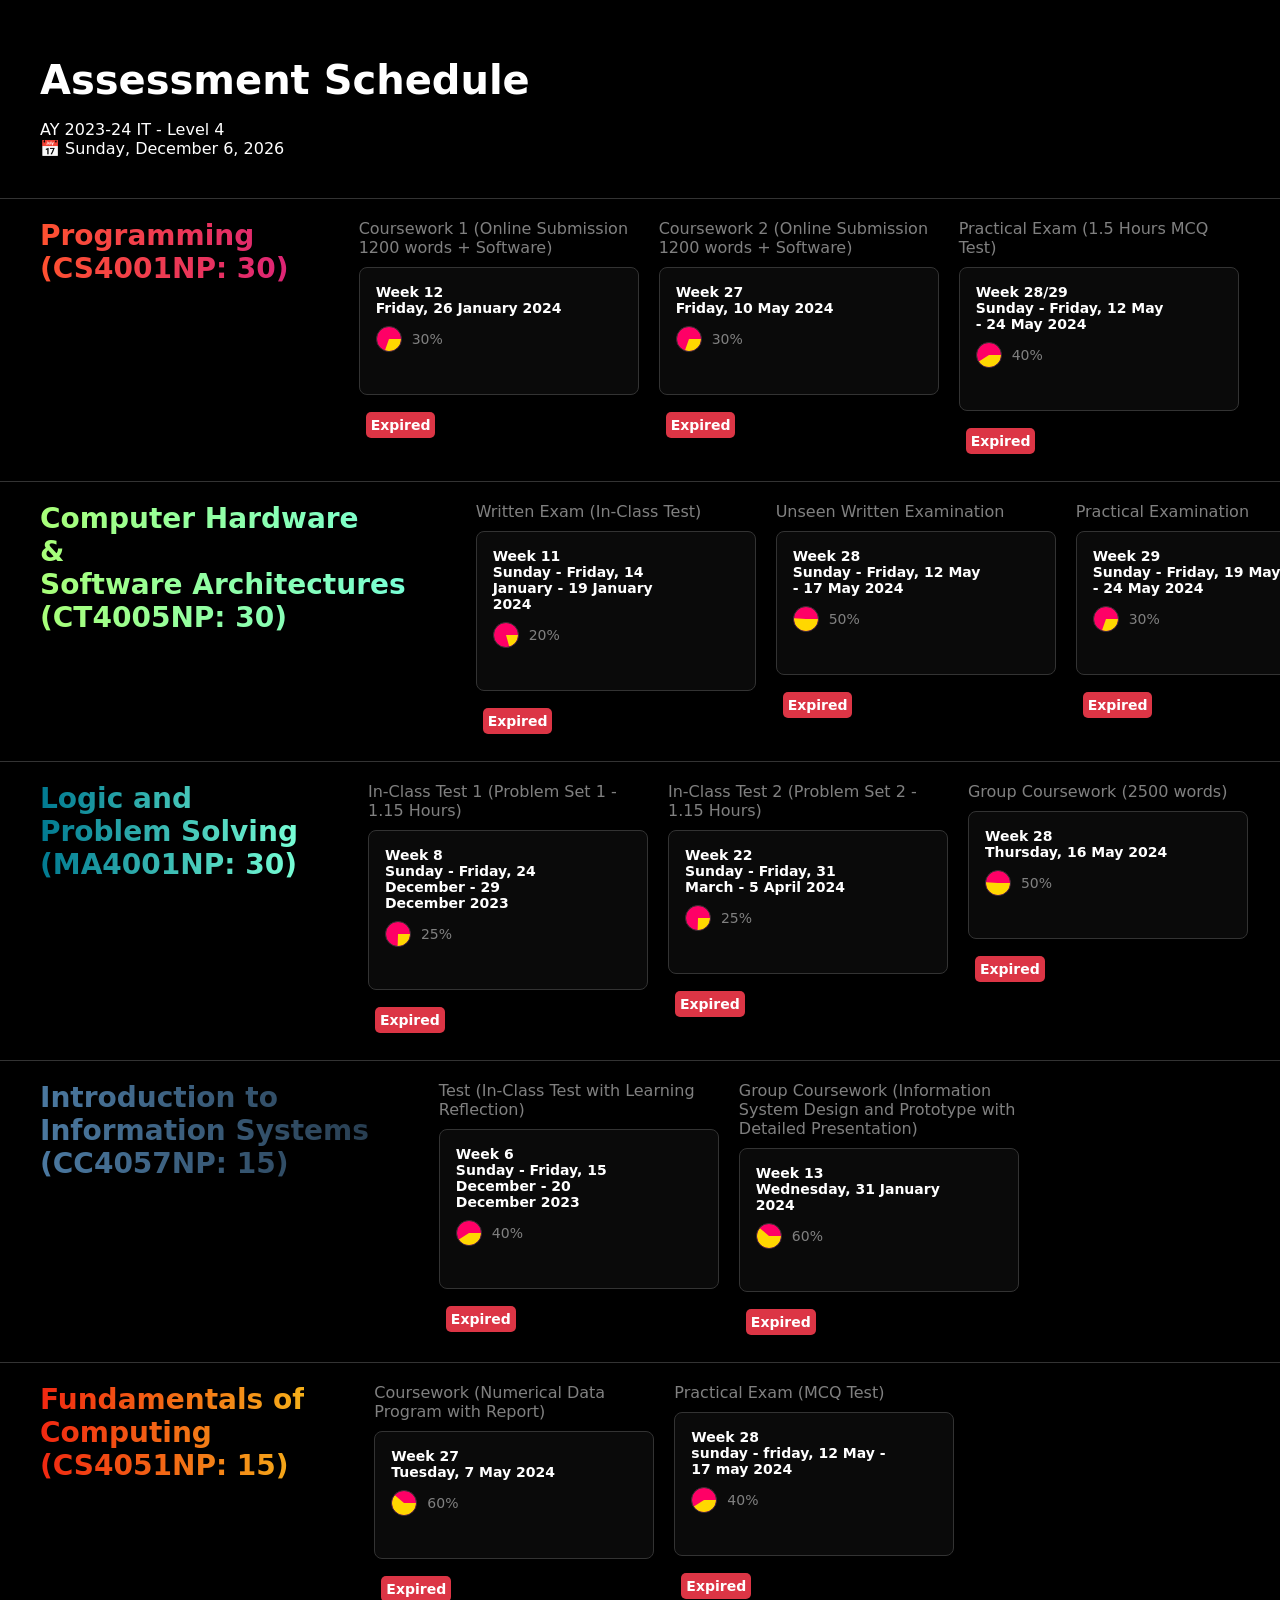
==== exam/index.html @ d4779869 "body.html renamed to index.html" ====
<!DOCTYPE html>
<html lang="en">
<head>
    <meta charset="UTF-8">
    <meta name="viewport" content="width=device-width, initial-scale=1.0">
    <link rel="stylesheet" href="style.css">
    <title>Document</title>
</head>
<body>
    <div id="main">
        <div id="main-con">
<!-- <span class="remaining-days"></span> -->
<section class="section-container">
    <h1 class="heading">Assessment Schedule</h1>
    <p>AY 2023-24 IT - Level 4</p>
    <p><div id="date"></div></p>
  </section>
  <hr class="divider" />
  
  <div class="schedule-container">
    <div class="schedule-stage__wrapper">
  
      <section class="schedule-stage">
        <div class="schedule-stage__title">
          <h3>Programming <br>(CS4001NP: 30)</h3>
        </div>
        <div class="schedule-stage_guide-container">
          <div class="guide-slot">
            <p>Coursework 1 (Online Submission 1200 words + Software)</p>
            <div class="guide-slot_card" data-date ="2024-01-26">
              <h4>Week 12<br>Friday, 26 January 2024</h4>
              <figure data-per="30" class="author-wrapper"></figure>
              <div class="event-status-container">
                <span class="event-status"></span>
                <span class="remaining-days"></span>
            </div>
            </div>
          </div>
          <div class="guide-slot">
            <p>Coursework 2 (Online Submission 1200 words + Software)</p>
            <div class="guide-slot_card" data-date ="2024-05-10">
              <h4>Week 27 <br>Friday, 10 May 2024</h4>
              <figure data-per="30" class="author-wrapper"></figure>
              <div class="event-status-container">
                <span class="event-status"></span>
                <span class="remaining-days"></span>
            </div>
            </div>
          </div>
          <div class="guide-slot">
            <p>Practical Exam (1.5 Hours MCQ Test)</p>
            <div class="guide-slot_card" data-date ="2024-05-24">
              <h4>Week 28/29<br>Sunday - Friday, 12 May - 24 May 2024</h4>
              <figure data-per="40" class="author-wrapper"></figure>
              <div class="event-status-container">
                <span class="event-status"></span>
                <span class="remaining-days"></span>
            </div>
            </div>
          </div>
        </div>
      </section>
  
      <hr class="divider" />
  
      <section class="schedule-stage">
        <div class="schedule-stage__title">
          <h3>Computer Hardware<br> &<br> Software Architectures <br>(CT4005NP: 30)</h3>
        </div>
        <div class="schedule-stage_guide-container">
          <div class="guide-slot">
            <p>Written Exam (In-Class Test)</p>
            <div class="guide-slot_card" data-date ="2024-01-19">
              <h4>Week 11<br>Sunday - Friday, 14 January - 19 January 2024</h4>
              <figure data-per="20" class="author-wrapper"></figure>
              <div class="event-status-container">
                <span class="event-status"></span>
                <span class="remaining-days"></span>
            </div>
            </div>
          </div>
          <div class="guide-slot">
            <p>Unseen Written Examination</p>
            <div class="guide-slot_card" data-date ="2024-05-17">
              <h4>Week 28 <br>Sunday - Friday, 12 May - 17 May 2024</h4>
              <figure data-per="50" class="author-wrapper"></figure>
              <div class="event-status-container">
                <span class="event-status"></span>
                <span class="remaining-days"></span>
            </div>
            </div>
          </div>
          <div class="guide-slot">
            <p>Practical Examination</p>
            <div class="guide-slot_card" data-date ="2024-05-24">
              <h4>Week 29<br>Sunday - Friday, 19 May - 24 May 2024</h4>
              <figure data-per="30" class="author-wrapper"></figure>
              <div class="event-status-container">
                <span class="event-status"></span>
                <span class="remaining-days"></span>
            </div>
            </div>
          </div>
        </div>
      </section>
  
      <hr class="divider" />
  
      <section class="schedule-stage">
        <div class="schedule-stage__title">
          <h3>Logic and <br>Problem Solving <br>(MA4001NP: 30)</h3>
        </div>
        <div class="schedule-stage_guide-container">
          <div class="guide-slot">
            <p>In-Class Test 1 (Problem Set 1 - 1.15 Hours) </p>
            <div class="guide-slot_card" data-date ="2023-01-29">
              <h4>Week 8<br>Sunday - Friday, 24 December - 29 December 2023</h4>
              <figure data-per="25" class="author-wrapper"></figure>
              <div class="event-status-container">
                <span class="event-status"></span>
                <span class="remaining-days"></span>
            </div>
            </div>
          </div>
          <div class="guide-slot">
            <p>In-Class Test 2 (Problem Set 2 - 1.15 Hours)</p>
            <div class="guide-slot_card" data-date ="2024-04-31">
              <h4>Week 22 <br>Sunday - Friday, 31 March - 5 April 2024</h4>
              <figure data-per="25" class="author-wrapper"></figure>
              <div class="event-status-container">
                <span class="event-status"></span>
                <span class="remaining-days"></span>
            </div>
            </div>
          </div>
          <div class="guide-slot">
            <p>Group Coursework (2500 words) </p>
            <div class="guide-slot_card" data-date ="2024-05-16">
              <h4>Week 28<br>Thursday, 16 May 2024</h4>
              <figure data-per="50" class="author-wrapper"></figure>
              <div class="event-status-container">
                <span class="event-status"></span>
                <span class="remaining-days"></span>
            </div>
            </div>
          </div>
        </div>
      </section>
  
      <hr class="divider" />
  
      <section class="schedule-stage">
        <div class="schedule-stage__title">
          <h3>Introduction to <br> Information Systems <br>(CC4057NP: 15)</h3>
        </div>
        <div class="schedule-stage_guide-container">
          <div class="guide-slot">
            <p>Test (In-Class Test with Learning Reflection)</p>
            <div class="guide-slot_card" data-date ="2023-01-29">
              <h4>Week 6<br>Sunday - Friday, 15 December - 20 December 2023</h4>
              <figure data-per="40" class="author-wrapper"></figure>
              <div class="event-status-container">
                <span class="event-status"></span>
                <span class="remaining-days"></span>
            </div>
            </div>
          </div>
          <div class="guide-slot">
            <p>Group Coursework (Information System Design and Prototype with Detailed Presentation)</p>
            <div class="guide-slot_card" data-date ="2024-01-26" data-date ="2024-01-31">
              <h4>Week 13 <br>Wednesday, 31 January 2024</h4>
              <figure data-per="60" class="author-wrapper"></figure>
              <div class="event-status-container">
                <span class="event-status"></span>
                <span class="remaining-days"></span>
            </div>
            </div>
          </div>
        </div>
      </section>
  
      <hr class="divider" />
  
      <section class="schedule-stage">
        <div class="schedule-stage__title">
          <h3>Fundamentals of <br> Computing <br>(CS4051NP: 15)</h3>
        </div>
        <div class="schedule-stage_guide-container">
          <div class="guide-slot">
            <p>Coursework (Numerical Data Program with Report) </p>
            <div class="guide-slot_card" data-date ="2024-05-7">
              <h4>Week 27<br>Tuesday, 7 May 2024</h4>
              <figure data-per="60" class="author-wrapper"></figure>
              <div class="event-status-container">
                <span class="event-status"></span>
                <span class="remaining-days"></span>
            </div>
            </div>
          </div>
          <div class="guide-slot">
            <p>Practical Exam (MCQ Test)</p>
            <div class="guide-slot_card" data-date ="2024-05-17">
                <h4>Week 28<br>sunday - friday, 12 May - 17 may 2024</h4>
                <figure data-per="40" class="author-wrapper"></figure>
                <div class="event-status-container">
                  <span class="event-status"></span>
                  <span class="remaining-days"></span>
              </div>
              </div>
          </div>
        </div>
      </section>
  
    </div>
  </div>
        </div>
    </div>              
      
    <script src="script.js"></script>
</body>
</html>
---- exam/style.css ----
/*
* Prefixed by https://autoprefixer.github.io
* PostCSS: v8.4.14,
* Autoprefixer: v10.4.7
* Browsers: last 4 version
*/

*{
  margin: 0;
  padding: 0;
  -webkit-box-sizing: border-box;
          box-sizing: border-box;
}

html, body{
  height: 100%;
  width: 100%;
}



#main-con{
  height: 90%;
  width: 100%;
  /* background-color: #0e1215; */
}
:root {
  --padding: 4rem;
  --border: hsl(0, 0%, 20%);
}

html {
  -webkit-box-sizing: border-box;
          box-sizing: border-box;
  font-size: 62.5%;
}

*,
*:before,
*:after {
  margin: 0;
  padding: 0;
  -webkit-box-sizing: inherit;
          box-sizing: inherit;
}

body {
  font-size: 1.6rem;
  -webkit-font-smoothing: antialiased;
  -moz-osx-font-smoothing: grayscale;
}

h1 {
  font-size: 4rem;
}

h3 {
  font-size: 2.8rem;
}

body {
  background: #000000;
  color: #ffffff;
  font-family: system-ui, sans-serif;
}

.heading {
  line-height: 2;
  font-weight: 900;
}

.section-container {
  padding: var(--padding);
}

.section-container a {
  color: #ffffff;
}

.schedule-container {
  overflow: auto;
}

.schedule-stage__wrapper {
  display: inline-block;
}

.schedule-stage {
  display: -ms-grid;
  display: grid;
  grid-auto-columns: -webkit-max-content;
  grid-auto-columns: max-content;
  grid-auto-flow: column;
  grid-gap: 2rem;
  padding-bottom: 5rem;
  padding-top: 2rem;
  min-width: 100vw;
}

.schedule-stage::after {
  content: "";
  width: var(--padding);
}

.divider {
  position: sticky;
  left: 0;
  border: none;
  border-bottom: 1px solid var(--border);
}

.schedule-stage:nth-child(1) > .schedule-stage__title > h3 {
  background: -webkit-gradient(linear, left top, right top, from(#FF512F), to(#DD2476));
  background: -o-linear-gradient(left, #FF512F, #DD2476);
  background: linear-gradient(to right, #FF512F, #DD2476);
  -webkit-background-clip: text;
  -webkit-text-fill-color: transparent;
}

.schedule-stage:nth-child(3) > .schedule-stage__title > h3 {
  background: -webkit-gradient(linear, left top, right top, from(#a8ff78), to(#78ffd6));
  background: -o-linear-gradient(left, #a8ff78, #78ffd6);
  background: linear-gradient(to right, #a8ff78, #78ffd6);
  -webkit-background-clip: text;
  -webkit-text-fill-color: transparent;
}

.schedule-stage:nth-child(5) > .schedule-stage__title > h3 {
  background: -webkit-gradient(linear, left top, right top, from(#007991), to(#78ffd6));
  background: -o-linear-gradient(left, #007991, #78ffd6);
  background: linear-gradient(to right, #007991, #78ffd6);
  -webkit-background-clip: text;
  -webkit-text-fill-color: transparent;
}

.schedule-stage:nth-child(7) > .schedule-stage__title > h3 {
  background: -webkit-gradient(linear, left top, right top, from(#4b79a1), to(#283e51));
  background: -o-linear-gradient(left, #4b79a1, #283e51);
  background: linear-gradient(to right, #4b79a1, #283e51);
  -webkit-background-clip: text;
  -webkit-text-fill-color: transparent;
}

.schedule-stage:nth-child(9) > .schedule-stage__title > h3 {
  background: -webkit-gradient(linear, left top, right top, from(#f12711), to(#f5af19));
  background: -o-linear-gradient(left, #f12711, #f5af19);
  background: linear-gradient(to right, #f12711, #f5af19);
  -webkit-background-clip: text;
  -webkit-text-fill-color: transparent;
}

.schedule-stage__title {
  position: sticky;
  left: 0;
  padding-right: 5rem;
  height: 100%;
  padding-left: var(--padding);
  background: -webkit-gradient(linear, left top, right top, color-stop(30%, #000000), to(hsla(0, 0%, 0%, 0)));
  background: -o-linear-gradient(left, #000000 30%, hsla(0, 0%, 0%, 0));
  background: linear-gradient(to right, #000000 30%, hsla(0, 0%, 0%, 0));
}

.schedule-stage__title > h3 {
  font-weight: 900;
}

.schedule-stage_guide-container {
  display: -ms-grid;
  display: grid;
  grid-auto-flow: column;
  grid-auto-columns: 280px;
  grid-gap: 2rem;
}

.guide-slot {
  color: hsl(0, 0%, 50%);
}

.guide-slot > p {
  margin-bottom: 1rem;
}

.guide-slot_card {
  background: hsl(0, 0%, 4%);
  border: 1px solid var(--border);
  border-radius: 0.8rem;
  font-size: 1.4rem;
  margin-bottom: 2rem;
  padding: 1.6rem;
  cursor: pointer;
}

.guide-slot_card:hover {
  border-color: hsl(0, 0%, 70%);
}

.guide-slot_card > h4 {
  margin-right: 5rem;
  font-size: 1.4rem;
  color: #ffffff;
}

.author-wrapper {
  display: -webkit-box;
  display: -ms-flexbox;
  display: flex;
  -webkit-box-align: center;
      -ms-flex-align: center;
          align-items: center;
  margin-top: 1rem;
}

.author-wrapper > svg {
  display: inline-block;
  inline-size: 2.6rem;
  block-size: 2.6rem;
  border-radius: 50%;
  overflow: hidden;
  margin-right: 1rem;
  border: 1px solid var(--border);
}

.author-wrapper > svg > img {
  inline-size: 100%;
  block-size: 100%;
  -o-object-fit: cover;
     object-fit: cover;
}

@-webkit-keyframes rotate {
  to {
  }
}

@keyframes rotate {
  to {
  }
}

.pie {
  width: 100%;
  background: #f06;
  border-radius: 50%;
}

.pie circle {
  fill: none;
  stroke: gold;
  stroke-width: 32;
  -webkit-animation: rotate 1.5s ease-in;
          animation: rotate 1.5s ease-in;
}


@keyframes rotate {
  from {
    -webkit-transform: rotate(0deg);
            transform: rotate(0deg);
  }
  to {
    -webkit-transform: rotate(360deg);
            transform: rotate(360deg);
  }
}

.pie {
  width: 100%;
  background: #f06;
  border-radius: 50%;
  -webkit-animation: rotate 4s linear infinite;
          animation: rotate 4s linear infinite; /* Adjust the duration and timing function as needed */
}


@-webkit-keyframes rotate1 {
from {
  -webkit-transform: rotate(0deg);
          transform: rotate(0deg);
}
to {
  -webkit-transform: rotate(360deg);
          transform: rotate(360deg);
}
}


@keyframes rotate1 {
from {
  -webkit-transform: rotate(0deg);
          transform: rotate(0deg);
}
to {
  -webkit-transform: rotate(360deg);
          transform: rotate(360deg);
}
}

@-webkit-keyframes rotate2 {
from {
  -webkit-transform: rotate(0deg);
          transform: rotate(0deg);
}
to {
  -webkit-transform: rotate(-360deg);
          transform: rotate(-360deg);
}
}

@keyframes rotate2 {
from {
  -webkit-transform: rotate(0deg);
          transform: rotate(0deg);
}
to {
  -webkit-transform: rotate(-360deg);
          transform: rotate(-360deg);
}
}

@-webkit-keyframes rotate3 {
from {
  -webkit-transform: rotate(0deg);
          transform: rotate(0deg);
}
to {
  -webkit-transform: rotate(180deg);
          transform: rotate(180deg);
}
}

@keyframes rotate3 {
from {
  -webkit-transform: rotate(0deg);
          transform: rotate(0deg);
}
to {
  -webkit-transform: rotate(180deg);
          transform: rotate(180deg);
}
}

@-webkit-keyframes rotate4 {
from {
  -webkit-transform: rotate(0deg);
          transform: rotate(0deg);
}
to {
  -webkit-transform: rotate(-180deg);
          transform: rotate(-180deg);
}
}

@keyframes rotate4 {
from {
  -webkit-transform: rotate(0deg);
          transform: rotate(0deg);
}
to {
  -webkit-transform: rotate(-180deg);
          transform: rotate(-180deg);
}
}

@-webkit-keyframes rotate5 {
from {
  -webkit-transform: rotate(0deg);
          transform: rotate(0deg);
}
to {
  -webkit-transform: rotate(90deg);
          transform: rotate(90deg);
}
}

@keyframes rotate5 {
from {
  -webkit-transform: rotate(0deg);
          transform: rotate(0deg);
}
to {
  -webkit-transform: rotate(90deg);
          transform: rotate(90deg);
}
}

/* Add more keyframes for the remaining sections */

.schedule-stage:nth-child(1) .pie {
-webkit-animation: rotate1 4s linear infinite;
        animation: rotate1 4s linear infinite;
}

.schedule-stage:nth-child(2) .pie {
-webkit-animation: rotate2 4s linear infinite;
        animation: rotate2 4s linear infinite;
}

.schedule-stage:nth-child(3) .pie {
-webkit-animation: rotate3 4s linear infinite;
        animation: rotate3 4s linear infinite;
}

.schedule-stage:nth-child(4) .pie {
-webkit-animation: rotate4 4s linear infinite;
        animation: rotate4 4s linear infinite;
}

.schedule-stage:nth-child(5) .pie {
-webkit-animation: rotate5 4s linear infinite;
        animation: rotate5 4s linear infinite;
}

/* Add more styling for the remaining sections */


/* Keyframes for the first element */
@-webkit-keyframes slideIn {
  from {
    -webkit-transform: translateX(-100%);
            transform: translateX(-100%);
  }
  to {
    -webkit-transform: translateX(0);
            transform: translateX(0);
  }
}
@keyframes slideIn {
  from {
    -webkit-transform: translateX(-100%);
            transform: translateX(-100%);
  }
  to {
    -webkit-transform: translateX(0);
            transform: translateX(0);
  }
}

/* Keyframes for the second element */
@-webkit-keyframes fadeInOut {
  0% {
    opacity: 0;
  }
  50% {
    opacity: 1;
  }
  100% {
    opacity: 0;
  }
}
@keyframes fadeInOut {
  0% {
    opacity: 0;
  }
  50% {
    opacity: 1;
  }
  100% {
    opacity: 0;
  }
}

/* Apply animations to elements with specific IDs or classes */
#element1 {
  -webkit-animation: slideIn 2s ease-in-out;
          animation: slideIn 2s ease-in-out;
}

.element2 {
  -webkit-animation: fadeInOut 3s ease-in-out infinite;
          animation: fadeInOut 3s ease-in-out infinite;
}

/* Keyframes for the guide-slot_card */
@-webkit-keyframes scaleIn {
from {
  -webkit-transform: scale(0);
          transform: scale(0);
  opacity: 0;
}
to {
  -webkit-transform: scale(1);
          transform: scale(1);
  opacity: 1;
}
}
@keyframes scaleIn {
from {
  -webkit-transform: scale(0);
          transform: scale(0);
  opacity: 0;
}
to {
  -webkit-transform: scale(1);
          transform: scale(1);
  opacity: 1;
}
}

/* Apply the scaleIn animation to the guide-slot_card */
.guide-slot_card {
-webkit-animation: scaleIn 1.5s cubic-bezier(0.25, 0.46, 0.45, 0.94);
        animation: scaleIn 1.5s cubic-bezier(0.25, 0.46, 0.45, 0.94);
}

/* Add hover effect */
.guide-slot_card:hover {
-webkit-animation: none;
        animation: none; /* Stop the initial animation on hover */
-webkit-transform: scale(0.97);
    -ms-transform: scale(0.97);
        transform: scale(0.97); /* Scale up on hover */
}

/* Add this to your existing CSS */

.event-status-container {
  position: relative;
  top: 60px;
  right: 10px;
  display: -webkit-box;
  display: -ms-flexbox;
  display: flex;
  gap: 15px;
  -webkit-box-align: center;
      -ms-flex-align: center;
          align-items: center;
}

.event-status {
  border-radius: 5px;
  padding: 5px;
  color: #fff;
  font-weight: bold;
}

.guide-slot_card.upcoming .event-status {
  background-color: #ffc107; /* Style for upcoming events */
}

.guide-slot_card.expired .event-status {
  background-color: #dc3545; /* Style for expired events */
}

.remaining-days{
  color: #47ab11;
}
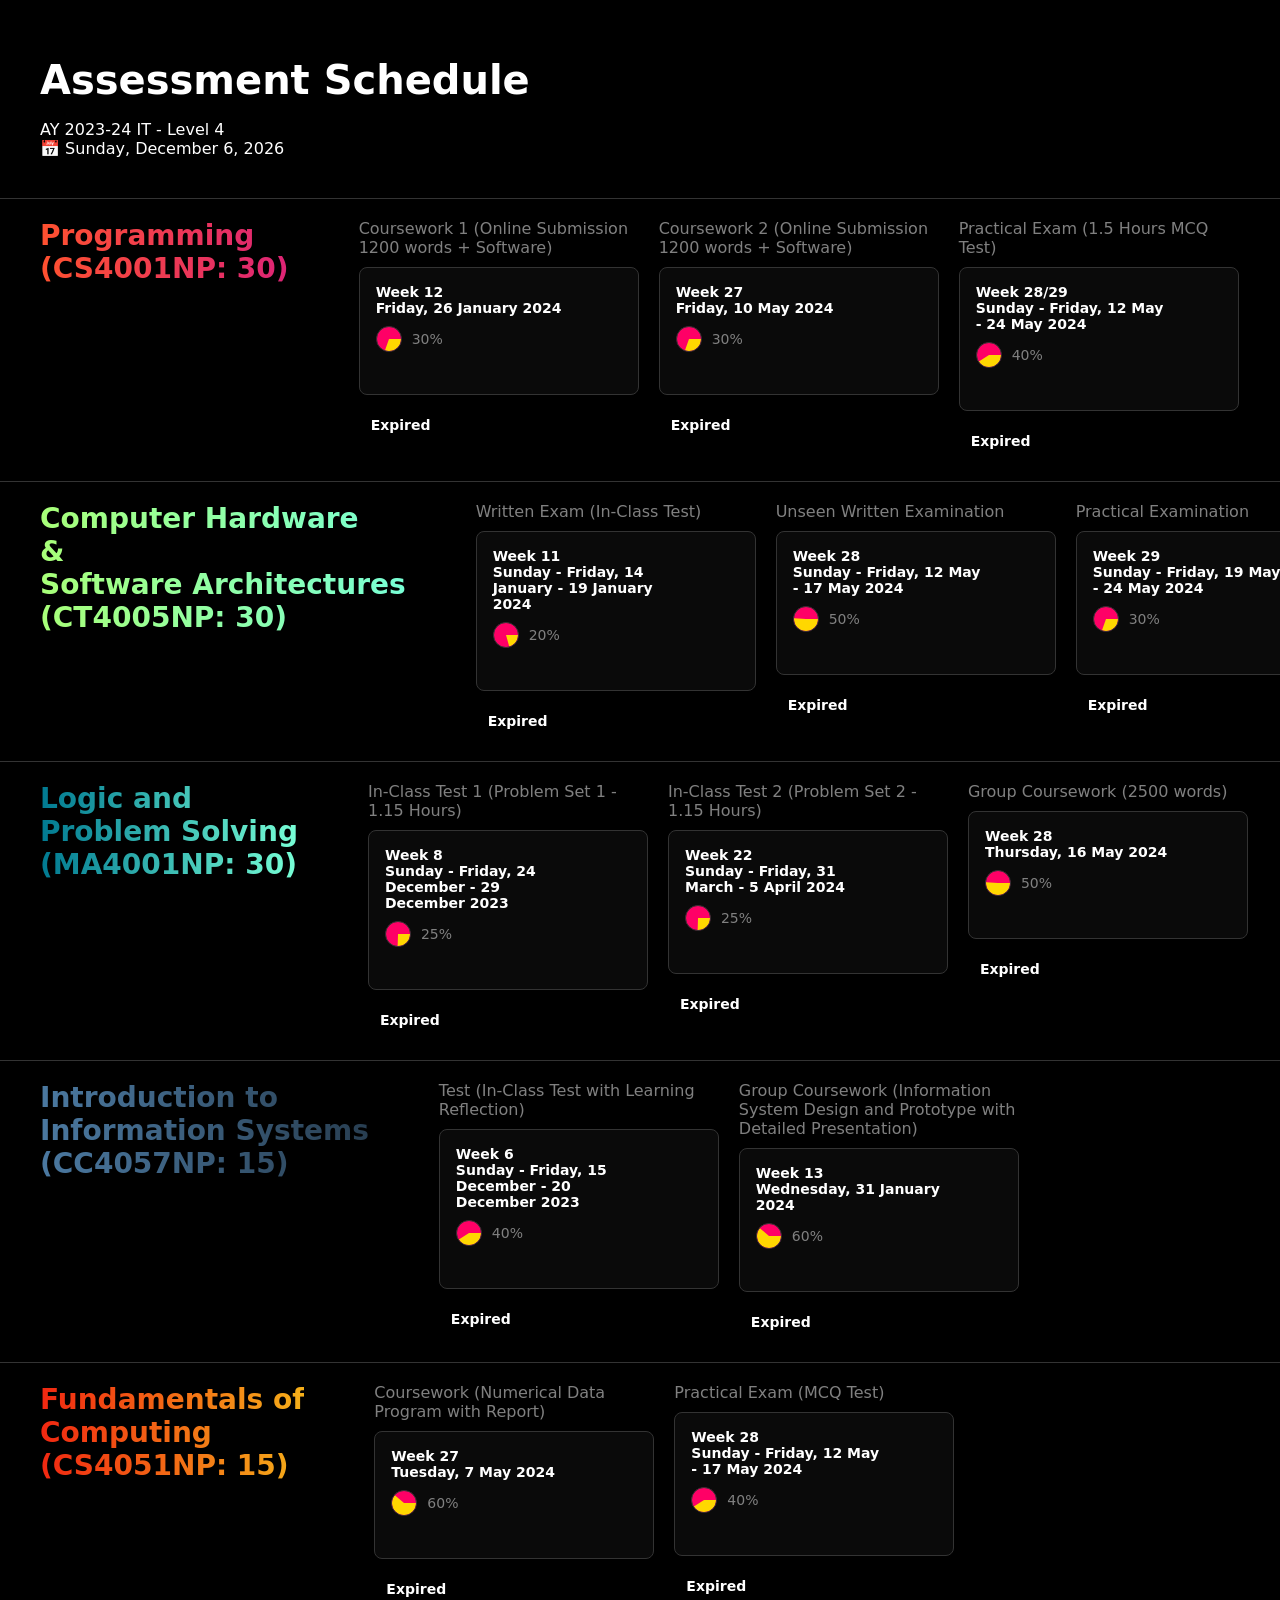
==== commit 8ba92a1a: "new renamed to soon. date fixed by +1. hover needs to b fixed" ====
--- a/exam/index.html
+++ b/exam/index.html
@@ -4,7 +4,7 @@
     <meta charset="UTF-8">
     <meta name="viewport" content="width=device-width, initial-scale=1.0">
     <link rel="stylesheet" href="style.css">
-    <title>Document</title>
+    <title>Assessment Schedule</title>
 </head>
 <body>
     <div id="main">
@@ -113,7 +113,7 @@
         <div class="schedule-stage_guide-container">
           <div class="guide-slot">
             <p>In-Class Test 1 (Problem Set 1 - 1.15 Hours) </p>
-            <div class="guide-slot_card" data-date ="2023-01-29">
+            <div class="guide-slot_card" data-date ="2023-12-24">
               <h4>Week 8<br>Sunday - Friday, 24 December - 29 December 2023</h4>
               <figure data-per="25" class="author-wrapper"></figure>
               <div class="event-status-container">
@@ -124,7 +124,7 @@
           </div>
           <div class="guide-slot">
             <p>In-Class Test 2 (Problem Set 2 - 1.15 Hours)</p>
-            <div class="guide-slot_card" data-date ="2024-04-31">
+            <div class="guide-slot_card" data-date ="2024-04-5">
               <h4>Week 22 <br>Sunday - Friday, 31 March - 5 April 2024</h4>
               <figure data-per="25" class="author-wrapper"></figure>
               <div class="event-status-container">
@@ -156,7 +156,7 @@
         <div class="schedule-stage_guide-container">
           <div class="guide-slot">
             <p>Test (In-Class Test with Learning Reflection)</p>
-            <div class="guide-slot_card" data-date ="2023-01-29">
+            <div class="guide-slot_card" data-date ="2023-12-20">
               <h4>Week 6<br>Sunday - Friday, 15 December - 20 December 2023</h4>
               <figure data-per="40" class="author-wrapper"></figure>
               <div class="event-status-container">
@@ -167,7 +167,7 @@
           </div>
           <div class="guide-slot">
             <p>Group Coursework (Information System Design and Prototype with Detailed Presentation)</p>
-            <div class="guide-slot_card" data-date ="2024-01-26" data-date ="2024-01-31">
+            <div class="guide-slot_card" data-date ="2024-01-31">
               <h4>Week 13 <br>Wednesday, 31 January 2024</h4>
               <figure data-per="60" class="author-wrapper"></figure>
               <div class="event-status-container">
@@ -200,7 +200,7 @@
           <div class="guide-slot">
             <p>Practical Exam (MCQ Test)</p>
             <div class="guide-slot_card" data-date ="2024-05-17">
-                <h4>Week 28<br>sunday - friday, 12 May - 17 may 2024</h4>
+                <h4>Week 28<br>Sunday - Friday, 12 May - 17 May 2024</h4>
                 <figure data-per="40" class="author-wrapper"></figure>
                 <div class="event-status-container">
                   <span class="event-status"></span>
--- a/exam/style.css
+++ b/exam/style.css
@@ -190,9 +190,9 @@
   cursor: pointer;
 }
 
-.guide-slot_card:hover {
-  border-color: hsl(0, 0%, 70%);
-}
+/* .guide-slot_card:hover { */
+  /* border-color: hsl(0, 0%, 70%); */
+/* } */
 
 .guide-slot_card > h4 {
   margin-right: 5rem;
@@ -508,7 +508,7 @@
         animation: none; /* Stop the initial animation on hover */
 -webkit-transform: scale(0.97);
     -ms-transform: scale(0.97);
-        transform: scale(0.97); /* Scale up on hover */
+        transform: scale(0.97); /* Scale up on hover */ 
 }
 
 /* Add this to your existing CSS */
@@ -538,7 +538,11 @@
 }
 
 .guide-slot_card.expired .event-status {
-  background-color: #dc3545; /* Style for expired events */
+  background-color: black; /* Style for expired events */
+}
+
+.guide-slot_card.soon .event-status {
+  background-color: red; /* Style for expired events */
 }
 
 .remaining-days{
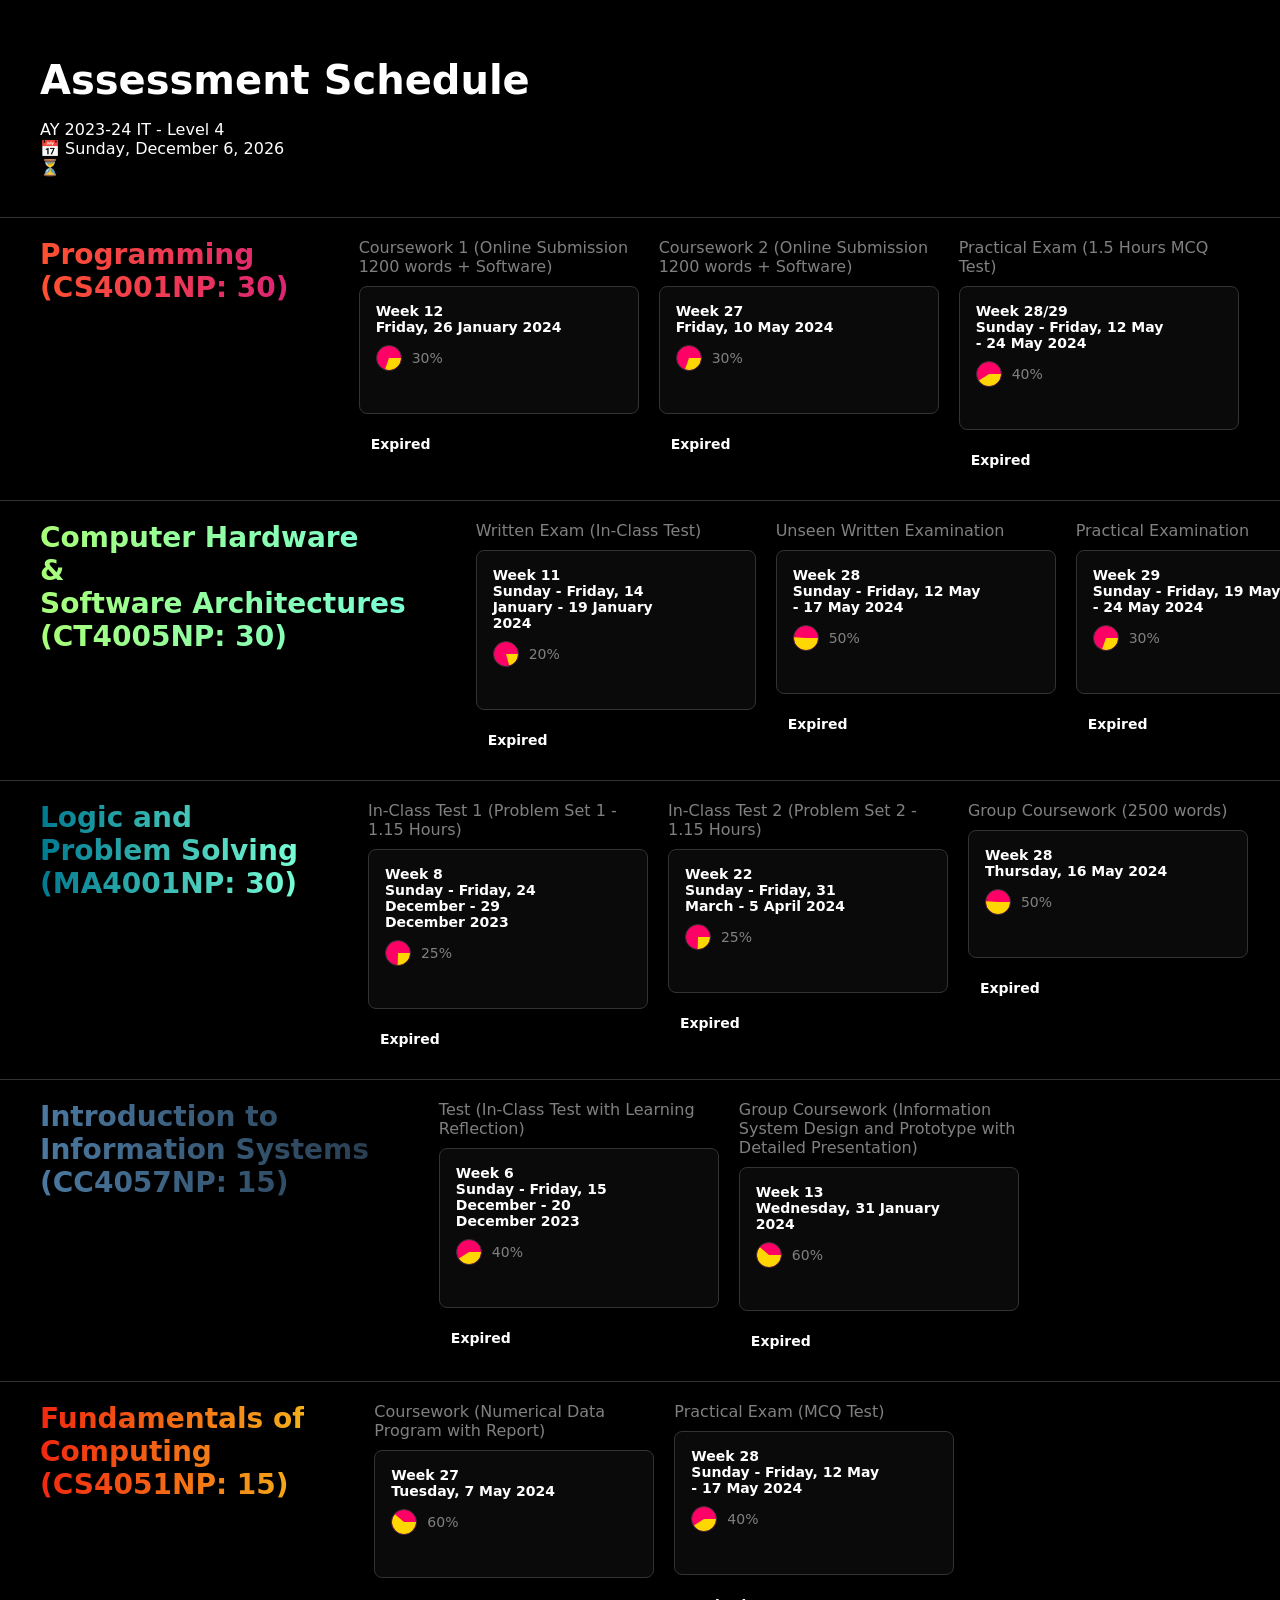
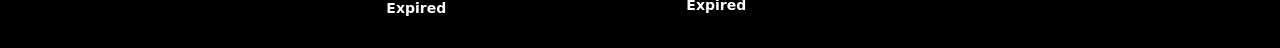
==== commit c40eaf1b: "added hourglass. fixed hover. commented unwanted rotate1-5 css codes" ====
--- a/exam/index.html
+++ b/exam/index.html
@@ -14,6 +14,7 @@
     <h1 class="heading">Assessment Schedule</h1>
     <p>AY 2023-24 IT - Level 4</p>
     <p><div id="date"></div></p>
+	<p class="hourglass" style="display:inline-block;">⏳</p> <div style="display:inline-block;" id="nextExam"></div>
   </section>
   <hr class="divider" />
   
--- a/exam/style.css
+++ b/exam/style.css
@@ -190,9 +190,9 @@
   cursor: pointer;
 }
 
-/* .guide-slot_card:hover { */
-  /* border-color: hsl(0, 0%, 70%); */
-/* } */
+.guide-slot_card:hover {
+  border-color: hsl(0, 0%, 70%);
+}
 
 .guide-slot_card > h4 {
   margin-right: 5rem;
@@ -251,6 +251,30 @@
           animation: rotate 1.5s ease-in;
 }
 
+@keyframes hourglass {
+  from {
+    -ms-transform: rotate(0deg);
+    -moz-transform: rotate(0deg);
+    -webkit-transform: rotate(0deg);
+    -o-transform: rotate(0deg);
+    transform: rotate(0deg);
+  }
+  to {
+    -ms-transform: rotate(360deg);
+    -moz-transform: rotate(360deg);
+    -webkit-transform: rotate(360deg);
+    -o-transform: rotate(360deg);
+    transform: rotate(360deg);
+  }
+}
+.hourglass {
+  -webkit-animation: hourglass 4s linear infinite;
+  -moz-animation: hourglass 4s linear infinite;
+  -ms-animation: hourglass 4s linear infinite;
+  -o-animation: hourglass 4s linear infinite;
+  animation: hourglass 4s linear infinite;
+}
+
 
 @keyframes rotate {
   from {
@@ -272,143 +296,143 @@
 }
 
 
-@-webkit-keyframes rotate1 {
-from {
-  -webkit-transform: rotate(0deg);
-          transform: rotate(0deg);
-}
-to {
-  -webkit-transform: rotate(360deg);
-          transform: rotate(360deg);
-}
-}
-
-
-@keyframes rotate1 {
-from {
-  -webkit-transform: rotate(0deg);
-          transform: rotate(0deg);
-}
-to {
-  -webkit-transform: rotate(360deg);
-          transform: rotate(360deg);
-}
-}
-
-@-webkit-keyframes rotate2 {
-from {
-  -webkit-transform: rotate(0deg);
-          transform: rotate(0deg);
-}
-to {
-  -webkit-transform: rotate(-360deg);
-          transform: rotate(-360deg);
-}
-}
-
-@keyframes rotate2 {
-from {
-  -webkit-transform: rotate(0deg);
-          transform: rotate(0deg);
-}
-to {
-  -webkit-transform: rotate(-360deg);
-          transform: rotate(-360deg);
-}
-}
-
-@-webkit-keyframes rotate3 {
-from {
-  -webkit-transform: rotate(0deg);
-          transform: rotate(0deg);
-}
-to {
-  -webkit-transform: rotate(180deg);
-          transform: rotate(180deg);
-}
-}
-
-@keyframes rotate3 {
-from {
-  -webkit-transform: rotate(0deg);
-          transform: rotate(0deg);
-}
-to {
-  -webkit-transform: rotate(180deg);
-          transform: rotate(180deg);
-}
-}
-
-@-webkit-keyframes rotate4 {
-from {
-  -webkit-transform: rotate(0deg);
-          transform: rotate(0deg);
-}
-to {
-  -webkit-transform: rotate(-180deg);
-          transform: rotate(-180deg);
-}
-}
-
-@keyframes rotate4 {
-from {
-  -webkit-transform: rotate(0deg);
-          transform: rotate(0deg);
-}
-to {
-  -webkit-transform: rotate(-180deg);
-          transform: rotate(-180deg);
-}
-}
-
-@-webkit-keyframes rotate5 {
-from {
-  -webkit-transform: rotate(0deg);
-          transform: rotate(0deg);
-}
-to {
-  -webkit-transform: rotate(90deg);
-          transform: rotate(90deg);
-}
-}
-
-@keyframes rotate5 {
-from {
-  -webkit-transform: rotate(0deg);
-          transform: rotate(0deg);
-}
-to {
-  -webkit-transform: rotate(90deg);
-          transform: rotate(90deg);
-}
-}
-
-/* Add more keyframes for the remaining sections */
-
-.schedule-stage:nth-child(1) .pie {
--webkit-animation: rotate1 4s linear infinite;
-        animation: rotate1 4s linear infinite;
-}
-
-.schedule-stage:nth-child(2) .pie {
--webkit-animation: rotate2 4s linear infinite;
-        animation: rotate2 4s linear infinite;
-}
-
-.schedule-stage:nth-child(3) .pie {
--webkit-animation: rotate3 4s linear infinite;
-        animation: rotate3 4s linear infinite;
-}
-
-.schedule-stage:nth-child(4) .pie {
--webkit-animation: rotate4 4s linear infinite;
-        animation: rotate4 4s linear infinite;
-}
-
-.schedule-stage:nth-child(5) .pie {
--webkit-animation: rotate5 4s linear infinite;
-        animation: rotate5 4s linear infinite;
-}
+/* @-webkit-keyframes rotate1 { */
+/* from { */
+  /* -webkit-transform: rotate(0deg); */
+          /* transform: rotate(0deg); */
+/* } */
+/* to { */
+  /* -webkit-transform: rotate(360deg); */
+          /* transform: rotate(360deg); */
+/* } */
+/* } */
+
+
+/* @keyframes rotate1 { */
+/* from { */
+  /* -webkit-transform: rotate(0deg); */
+          /* transform: rotate(0deg); */
+/* } */
+/* to { */
+  /* -webkit-transform: rotate(360deg); */
+          /* transform: rotate(360deg); */
+/* } */
+/* } */
+
+/* @-webkit-keyframes rotate2 { */
+/* from { */
+  /* -webkit-transform: rotate(0deg); */
+          /* transform: rotate(0deg); */
+/* } */
+/* to { */
+  /* -webkit-transform: rotate(-360deg); */
+          /* transform: rotate(-360deg); */
+/* } */
+/* } */
+
+/* @keyframes rotate2 { */
+/* from { */
+  /* -webkit-transform: rotate(0deg); */
+          /* transform: rotate(0deg); */
+/* } */
+/* to { */
+  /* -webkit-transform: rotate(-360deg); */
+          /* transform: rotate(-360deg); */
+/* } */
+/* } */
+
+/* @-webkit-keyframes rotate3 { */
+/* from { */
+  /* -webkit-transform: rotate(0deg); */
+          /* transform: rotate(0deg); */
+/* } */
+/* to { */
+  /* -webkit-transform: rotate(180deg); */
+          /* transform: rotate(180deg); */
+/* } */
+/* } */
+
+/* @keyframes rotate3 { */
+/* from { */
+  /* -webkit-transform: rotate(0deg); */
+          /* transform: rotate(0deg); */
+/* } */
+/* to { */
+  /* -webkit-transform: rotate(180deg); */
+          /* transform: rotate(180deg); */
+/* } */
+/* } */
+
+/* @-webkit-keyframes rotate4 { */
+/* from { */
+  /* -webkit-transform: rotate(0deg); */
+          /* transform: rotate(0deg); */
+/* } */
+/* to { */
+  /* -webkit-transform: rotate(-180deg); */
+          /* transform: rotate(-180deg); */
+/* } */
+/* } */
+
+/* @keyframes rotate4 { */
+/* from { */
+  /* -webkit-transform: rotate(0deg); */
+          /* transform: rotate(0deg); */
+/* } */
+/* to { */
+  /* -webkit-transform: rotate(-180deg); */
+          /* transform: rotate(-180deg); */
+/* } */
+/* } */
+
+/* @-webkit-keyframes rotate5 { */
+/* from { */
+  /* -webkit-transform: rotate(0deg); */
+          /* transform: rotate(0deg); */
+/* } */
+/* to { */
+  /* -webkit-transform: rotate(90deg); */
+          /* transform: rotate(90deg); */
+/* } */
+/* } */
+
+/* @keyframes rotate5 { */
+/* from { */
+  /* -webkit-transform: rotate(0deg); */
+          /* transform: rotate(0deg); */
+/* } */
+/* to { */
+  /* -webkit-transform: rotate(90deg); */
+          /* transform: rotate(90deg); */
+/* } */
+/* } */
+
+/* /* Add more keyframes for the remaining sections */ */
+
+/* .schedule-stage:nth-child(1) .pie { */
+/* -webkit-animation: rotate1 4s linear infinite; */
+        /* animation: rotate1 4s linear infinite; */
+/* } */
+
+/* .schedule-stage:nth-child(2) .pie { */
+/* -webkit-animation: rotate2 4s linear infinite; */
+        /* animation: rotate2 4s linear infinite; */
+/* } */
+
+/* .schedule-stage:nth-child(3) .pie { */
+/* -webkit-animation: rotate3 4s linear infinite; */
+        /* animation: rotate3 4s linear infinite; */
+/* } */
+
+/* .schedule-stage:nth-child(4) .pie { */
+/* -webkit-animation: rotate4 4s linear infinite; */
+        /* animation: rotate4 4s linear infinite; */
+/* } */
+
+/* .schedule-stage:nth-child(5) .pie { */
+/* -webkit-animation: rotate5 4s linear infinite; */
+        /* animation: rotate5 4s linear infinite; */
+/* } */
 
 /* Add more styling for the remaining sections */
 
@@ -504,8 +528,8 @@
 
 /* Add hover effect */
 .guide-slot_card:hover {
--webkit-animation: none;
-        animation: none; /* Stop the initial animation on hover */
+/* -webkit-animation: none; */
+      /*   animation: none; Stop the initial animation on hover */
 -webkit-transform: scale(0.97);
     -ms-transform: scale(0.97);
         transform: scale(0.97); /* Scale up on hover */ 
@@ -548,3 +572,9 @@
 .remaining-days{
   color: #47ab11;
 }
+
+@media only screen and (max-width: 760px) {
+h3{
+	font-size: 10px;
+}
+}
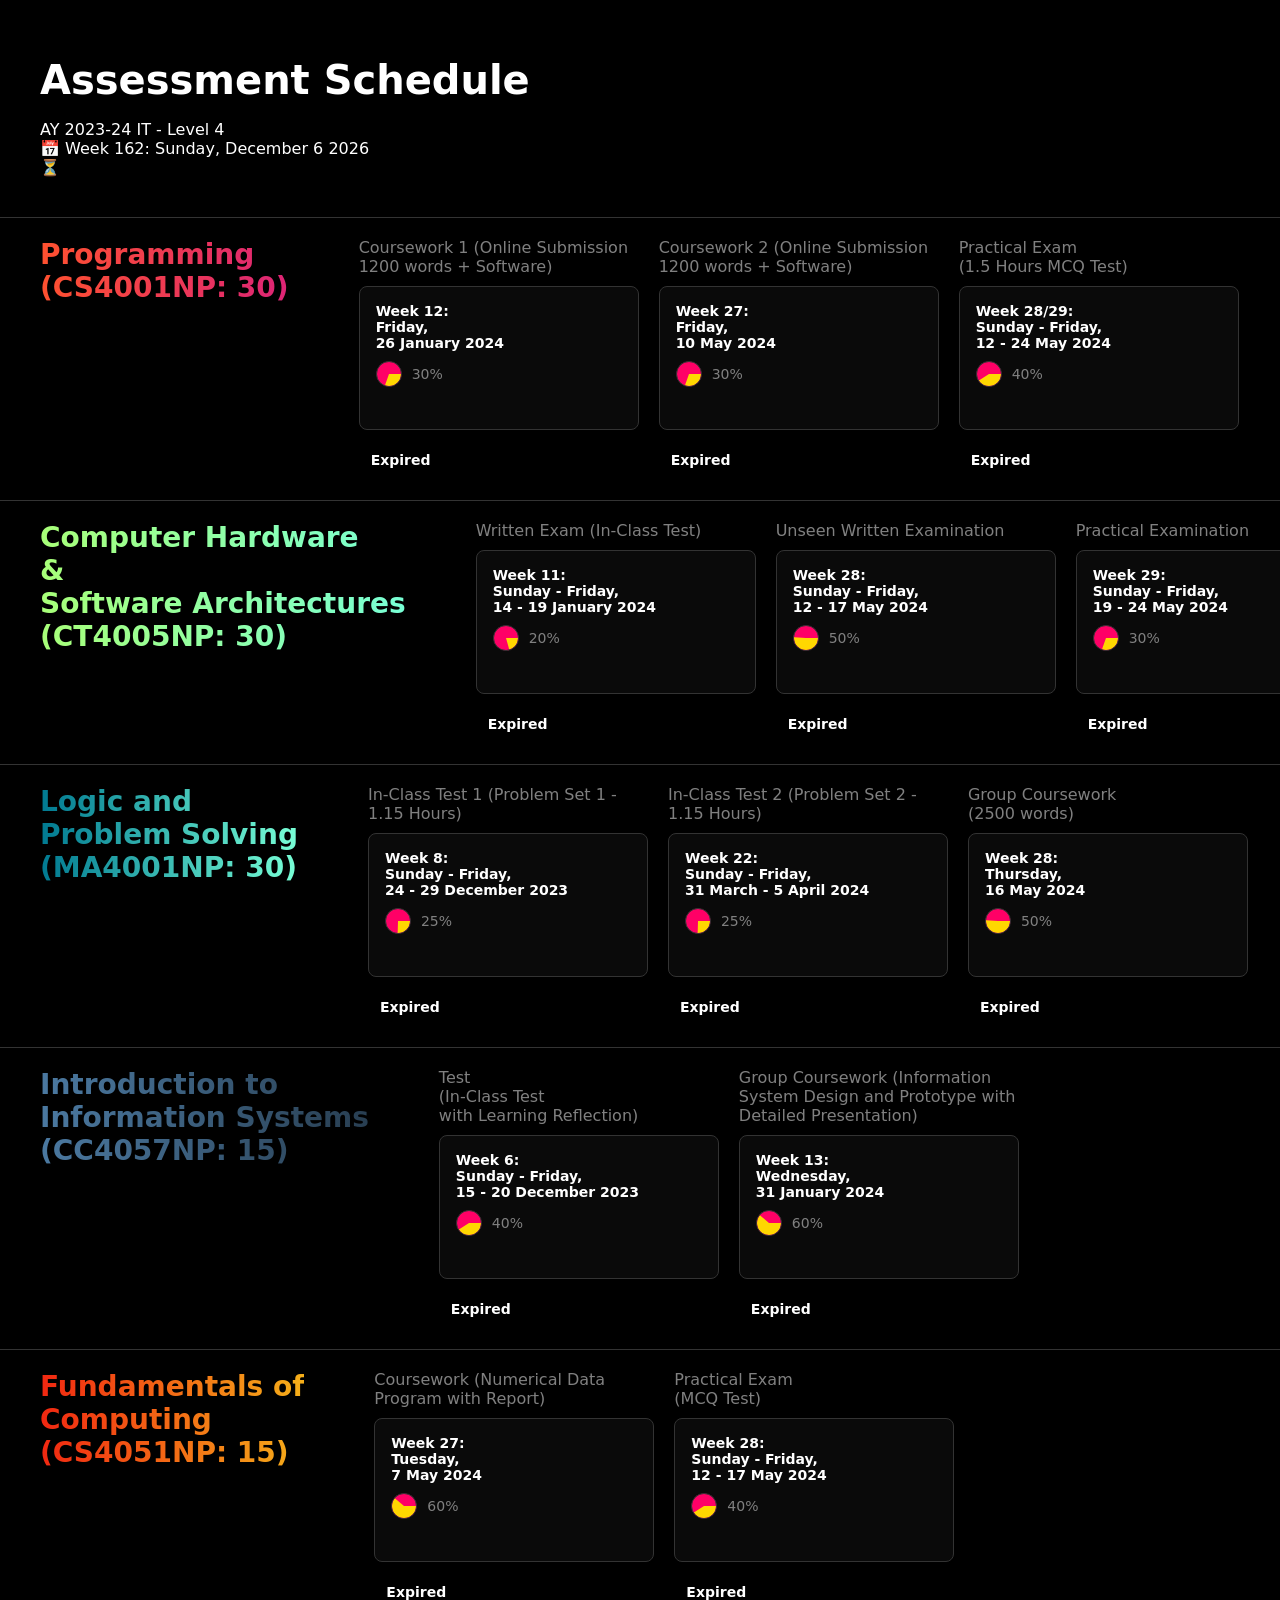
==== commit faec1e92: "added week display. manually forced cards to be in same horizontal line" ====
--- a/exam/index.html
+++ b/exam/index.html
@@ -29,7 +29,7 @@
           <div class="guide-slot">
             <p>Coursework 1 (Online Submission 1200 words + Software)</p>
             <div class="guide-slot_card" data-date ="2024-01-26">
-              <h4>Week 12<br>Friday, 26 January 2024</h4>
+              <h4>Week 12:<br>Friday,<br> 26 January 2024</h4>
               <figure data-per="30" class="author-wrapper"></figure>
               <div class="event-status-container">
                 <span class="event-status"></span>
@@ -40,7 +40,7 @@
           <div class="guide-slot">
             <p>Coursework 2 (Online Submission 1200 words + Software)</p>
             <div class="guide-slot_card" data-date ="2024-05-10">
-              <h4>Week 27 <br>Friday, 10 May 2024</h4>
+              <h4>Week 27: <br>Friday,<br> 10 May 2024</h4>
               <figure data-per="30" class="author-wrapper"></figure>
               <div class="event-status-container">
                 <span class="event-status"></span>
@@ -49,9 +49,9 @@
             </div>
           </div>
           <div class="guide-slot">
-            <p>Practical Exam (1.5 Hours MCQ Test)</p>
+            <p>Practical Exam <br>(1.5 Hours MCQ Test)</p>
             <div class="guide-slot_card" data-date ="2024-05-24">
-              <h4>Week 28/29<br>Sunday - Friday, 12 May - 24 May 2024</h4>
+              <h4>Week 28/29:<br>Sunday - Friday,<br> 12 - 24 May 2024</h4>
               <figure data-per="40" class="author-wrapper"></figure>
               <div class="event-status-container">
                 <span class="event-status"></span>
@@ -72,7 +72,7 @@
           <div class="guide-slot">
             <p>Written Exam (In-Class Test)</p>
             <div class="guide-slot_card" data-date ="2024-01-19">
-              <h4>Week 11<br>Sunday - Friday, 14 January - 19 January 2024</h4>
+              <h4>Week 11: <br>Sunday - Friday,<br> 14 - 19 January 2024</h4>
               <figure data-per="20" class="author-wrapper"></figure>
               <div class="event-status-container">
                 <span class="event-status"></span>
@@ -83,7 +83,7 @@
           <div class="guide-slot">
             <p>Unseen Written Examination</p>
             <div class="guide-slot_card" data-date ="2024-05-17">
-              <h4>Week 28 <br>Sunday - Friday, 12 May - 17 May 2024</h4>
+              <h4>Week 28: <br>Sunday - Friday,<br> 12 - 17 May 2024</h4>
               <figure data-per="50" class="author-wrapper"></figure>
               <div class="event-status-container">
                 <span class="event-status"></span>
@@ -94,7 +94,7 @@
           <div class="guide-slot">
             <p>Practical Examination</p>
             <div class="guide-slot_card" data-date ="2024-05-24">
-              <h4>Week 29<br>Sunday - Friday, 19 May - 24 May 2024</h4>
+              <h4>Week 29:<br>Sunday - Friday,<br> 19 - 24 May 2024</h4>
               <figure data-per="30" class="author-wrapper"></figure>
               <div class="event-status-container">
                 <span class="event-status"></span>
@@ -115,7 +115,7 @@
           <div class="guide-slot">
             <p>In-Class Test 1 (Problem Set 1 - 1.15 Hours) </p>
             <div class="guide-slot_card" data-date ="2023-12-24">
-              <h4>Week 8<br>Sunday - Friday, 24 December - 29 December 2023</h4>
+              <h4>Week 8:<br>Sunday - Friday,<br> 24 - 29 December 2023</h4>
               <figure data-per="25" class="author-wrapper"></figure>
               <div class="event-status-container">
                 <span class="event-status"></span>
@@ -126,7 +126,7 @@
           <div class="guide-slot">
             <p>In-Class Test 2 (Problem Set 2 - 1.15 Hours)</p>
             <div class="guide-slot_card" data-date ="2024-04-5">
-              <h4>Week 22 <br>Sunday - Friday, 31 March - 5 April 2024</h4>
+              <h4>Week 22: <br>Sunday - Friday,<br> 31 March - 5 April 2024</h4>
               <figure data-per="25" class="author-wrapper"></figure>
               <div class="event-status-container">
                 <span class="event-status"></span>
@@ -135,9 +135,9 @@
             </div>
           </div>
           <div class="guide-slot">
-            <p>Group Coursework (2500 words) </p>
+            <p>Group Coursework <br>(2500 words) </p>
             <div class="guide-slot_card" data-date ="2024-05-16">
-              <h4>Week 28<br>Thursday, 16 May 2024</h4>
+              <h4>Week 28:<br>Thursday,<br> 16 May 2024</h4>
               <figure data-per="50" class="author-wrapper"></figure>
               <div class="event-status-container">
                 <span class="event-status"></span>
@@ -156,9 +156,9 @@
         </div>
         <div class="schedule-stage_guide-container">
           <div class="guide-slot">
-            <p>Test (In-Class Test with Learning Reflection)</p>
+            <p>Test <br>(In-Class Test<br> with Learning Reflection)</p>
             <div class="guide-slot_card" data-date ="2023-12-20">
-              <h4>Week 6<br>Sunday - Friday, 15 December - 20 December 2023</h4>
+              <h4>Week 6:<br>Sunday - Friday, <br>15 - 20 December 2023</h4>
               <figure data-per="40" class="author-wrapper"></figure>
               <div class="event-status-container">
                 <span class="event-status"></span>
@@ -169,7 +169,7 @@
           <div class="guide-slot">
             <p>Group Coursework (Information System Design and Prototype with Detailed Presentation)</p>
             <div class="guide-slot_card" data-date ="2024-01-31">
-              <h4>Week 13 <br>Wednesday, 31 January 2024</h4>
+              <h4>Week 13: <br>Wednesday,<br> 31 January 2024</h4>
               <figure data-per="60" class="author-wrapper"></figure>
               <div class="event-status-container">
                 <span class="event-status"></span>
@@ -190,7 +190,7 @@
           <div class="guide-slot">
             <p>Coursework (Numerical Data Program with Report) </p>
             <div class="guide-slot_card" data-date ="2024-05-7">
-              <h4>Week 27<br>Tuesday, 7 May 2024</h4>
+              <h4>Week 27:<br>Tuesday,<br> 7 May 2024</h4>
               <figure data-per="60" class="author-wrapper"></figure>
               <div class="event-status-container">
                 <span class="event-status"></span>
@@ -199,9 +199,9 @@
             </div>
           </div>
           <div class="guide-slot">
-            <p>Practical Exam (MCQ Test)</p>
+            <p>Practical Exam <br>(MCQ Test)</p>
             <div class="guide-slot_card" data-date ="2024-05-17">
-                <h4>Week 28<br>Sunday - Friday, 12 May - 17 May 2024</h4>
+                <h4>Week 28:<br>Sunday - Friday,<br> 12 - 17 May 2024</h4>
                 <figure data-per="40" class="author-wrapper"></figure>
                 <div class="event-status-container">
                   <span class="event-status"></span>
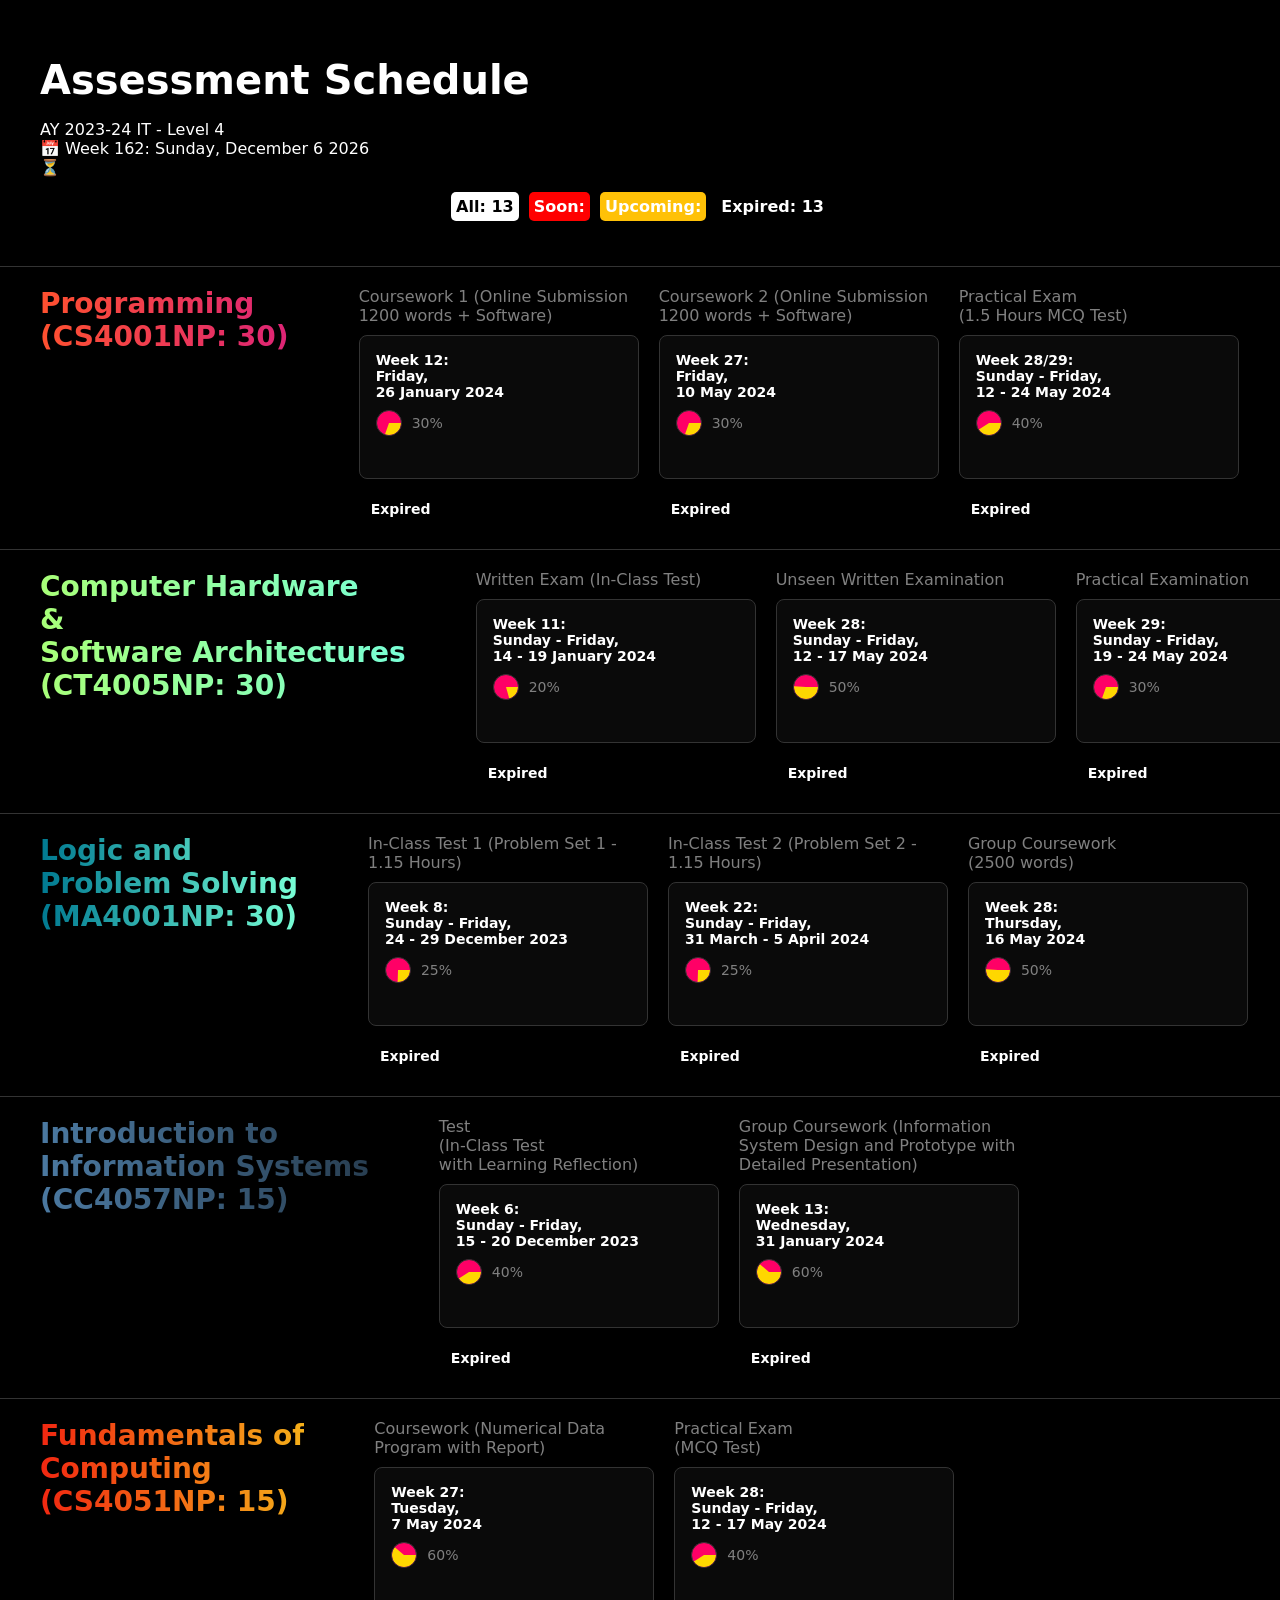
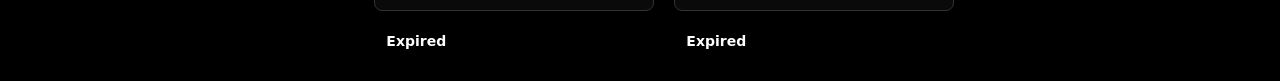
==== commit 128ed571: "added cards filter with category class name" ====
--- a/exam/index.html
+++ b/exam/index.html
@@ -15,6 +15,12 @@
     <p>AY 2023-24 IT - Level 4</p>
     <p><div id="date"></div></p>
 	<p class="hourglass" style="display:inline-block;">⏳</p> <div style="display:inline-block;" id="nextExam"></div>
+	<div style="padding-top:10px;text-align:center; display: flex; flex-wrap: wrap; justify-content: center;">
+	<span style="background-color: white;color: black; margin: 5px;" class="event-status" id="allCount"></span>	
+	<span style="background-color: red; margin: 5px;" class="event-status" id="soonCount">Soon: </span>
+	<span style="background-color: #ffc107; margin: 5px;" class="event-status" id="upcomingCount">Upcoming: </span>
+	<span style="background-color: black; margin: 5px;" class="event-status" id="expiredCount">Expired: </span>
+	</div>
   </section>
   <hr class="divider" />
   
--- a/exam/style.css
+++ b/exam/style.css
@@ -577,4 +577,12 @@
 h3{
 	font-size: 10px;
 }
+}
+.hide{
+	display:none;
+}
+
+.selected {
+  border-color: hsl(0, 0%, 70%);
+  border: 2px solid;
 }
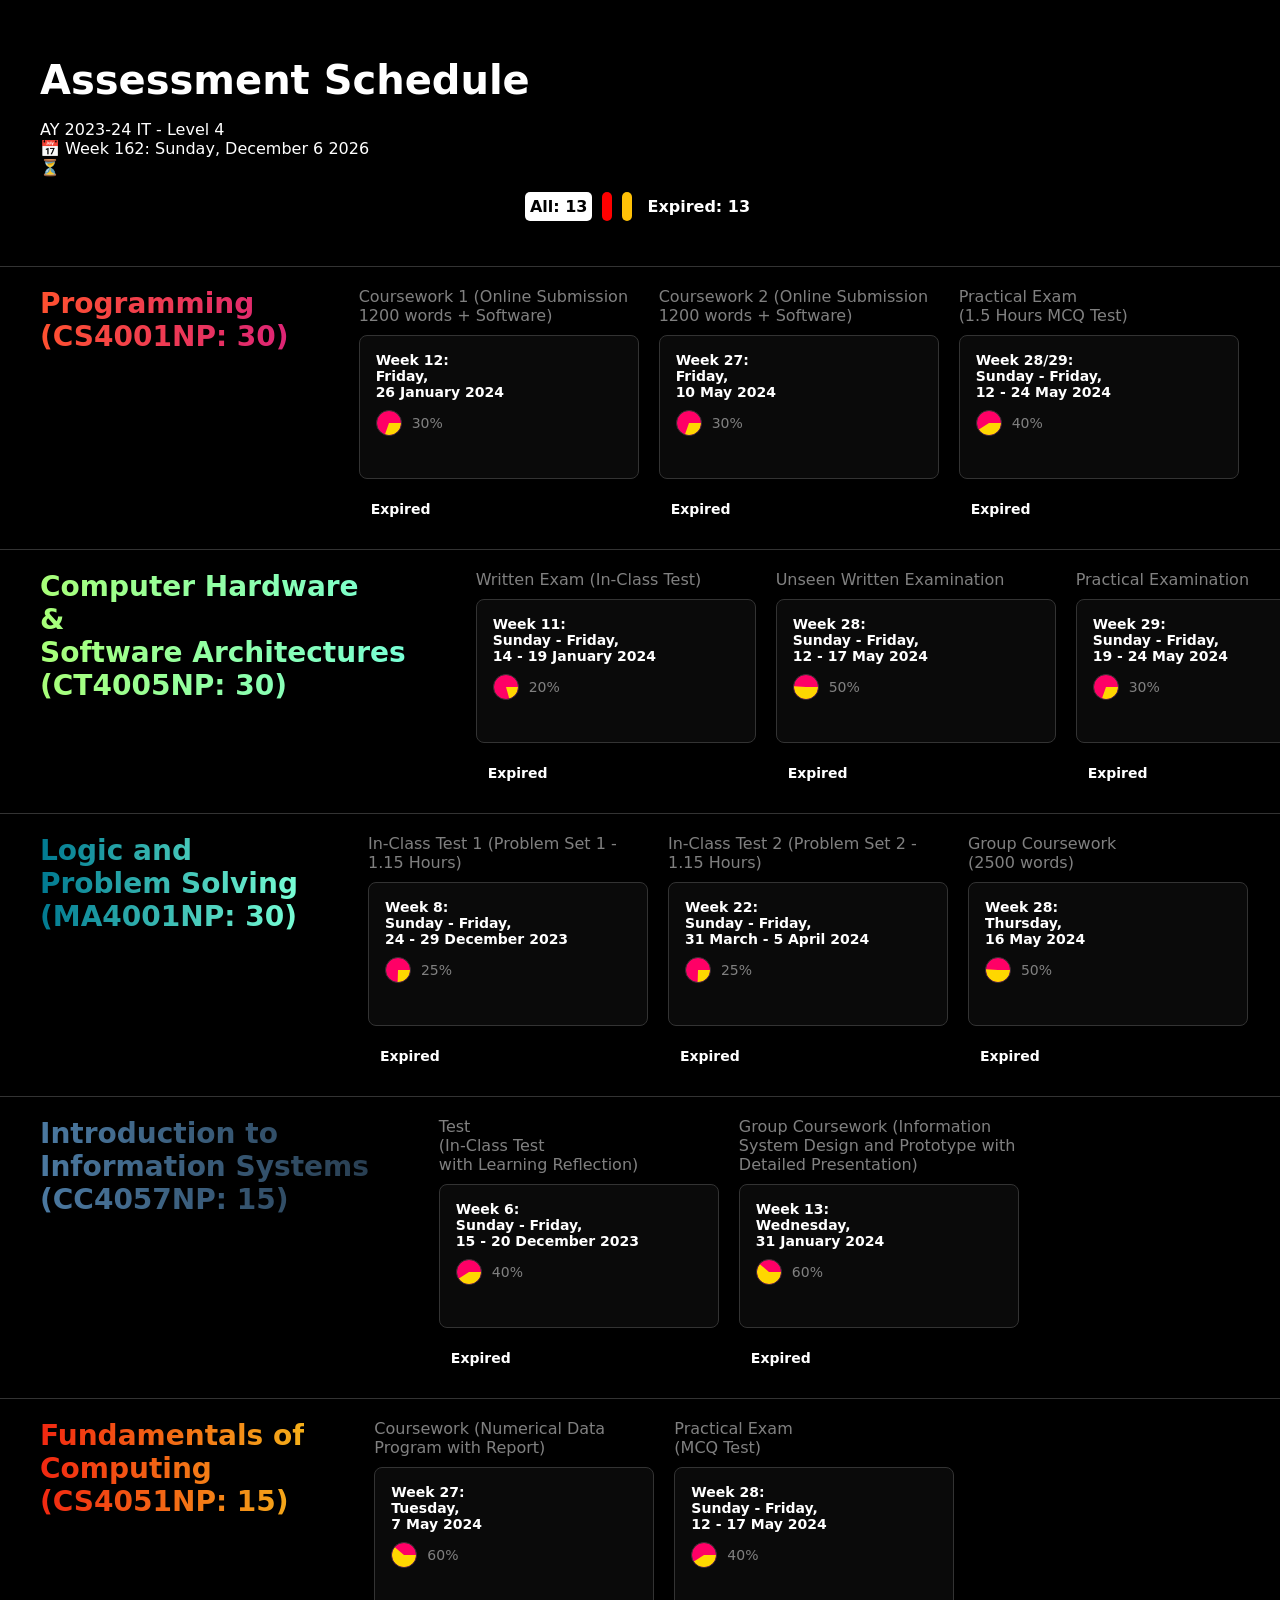
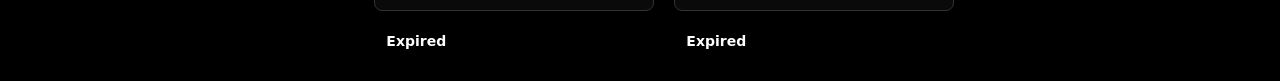
==== commit f0120194: "small redndancy fixed on cards filter" ====
--- a/exam/index.html
+++ b/exam/index.html
@@ -16,10 +16,10 @@
     <p><div id="date"></div></p>
 	<p class="hourglass" style="display:inline-block;">⏳</p> <div style="display:inline-block;" id="nextExam"></div>
 	<div style="padding-top:10px;text-align:center; display: flex; flex-wrap: wrap; justify-content: center;">
-	<span style="background-color: white;color: black; margin: 5px;" class="event-status" id="allCount"></span>	
-	<span style="background-color: red; margin: 5px;" class="event-status" id="soonCount">Soon: </span>
-	<span style="background-color: #ffc107; margin: 5px;" class="event-status" id="upcomingCount">Upcoming: </span>
-	<span style="background-color: black; margin: 5px;" class="event-status" id="expiredCount">Expired: </span>
+	<span style="background-color: white;color: black;" class="event-status top-stat" id="allCount"></span>	
+	<span style="background-color: red;" class="event-status top-stat" id="soonCount"></span>
+	<span style="background-color: #ffc107;" class="event-status top-stat" id="upcomingCount"></span>
+	<span style="background-color: black;" class="event-status top-stat" id="expiredCount"></span>
 	</div>
   </section>
   <hr class="divider" />
--- a/exam/style.css
+++ b/exam/style.css
@@ -521,7 +521,7 @@
 }
 
 /* Apply the scaleIn animation to the guide-slot_card */
-.guide-slot_card {
+.guide-slot {
 -webkit-animation: scaleIn 1.5s cubic-bezier(0.25, 0.46, 0.45, 0.94);
         animation: scaleIn 1.5s cubic-bezier(0.25, 0.46, 0.45, 0.94);
 }
@@ -578,11 +578,46 @@
 	font-size: 10px;
 }
 }
-.hide{
-	display:none;
+
+@-webkit-keyframes scaleOut {
+  from {
+    -webkit-transform: scale(1);
+            transform: scale(1);
+    opacity: 1;
+  }
+  to {
+    -webkit-transform: scale(0);
+            transform: scale(0);
+    opacity: 0;
+  }
+}
+@keyframes scaleOut {
+  from {
+    -webkit-transform: scale(1);
+            transform: scale(1);
+    opacity: 1;
+  }
+  to {
+    -webkit-transform: scale(0);
+            transform: scale(0);
+    opacity: 0;
+  }
+}
+
+.invisible {
+  display: none;
+  /* opacity: 0; */
+}
+
+.hide {
+  -webkit-animation: scaleOut 1.5s cubic-bezier(0.25, 0.46, 0.45, 0.94);
+          animation: scaleOut 1.5s cubic-bezier(0.25, 0.46, 0.45, 0.94);
 }
 
 .selected {
   border-color: hsl(0, 0%, 70%);
   border: 2px solid;
+}
+.top-stat{
+	margin: 5px;
 }
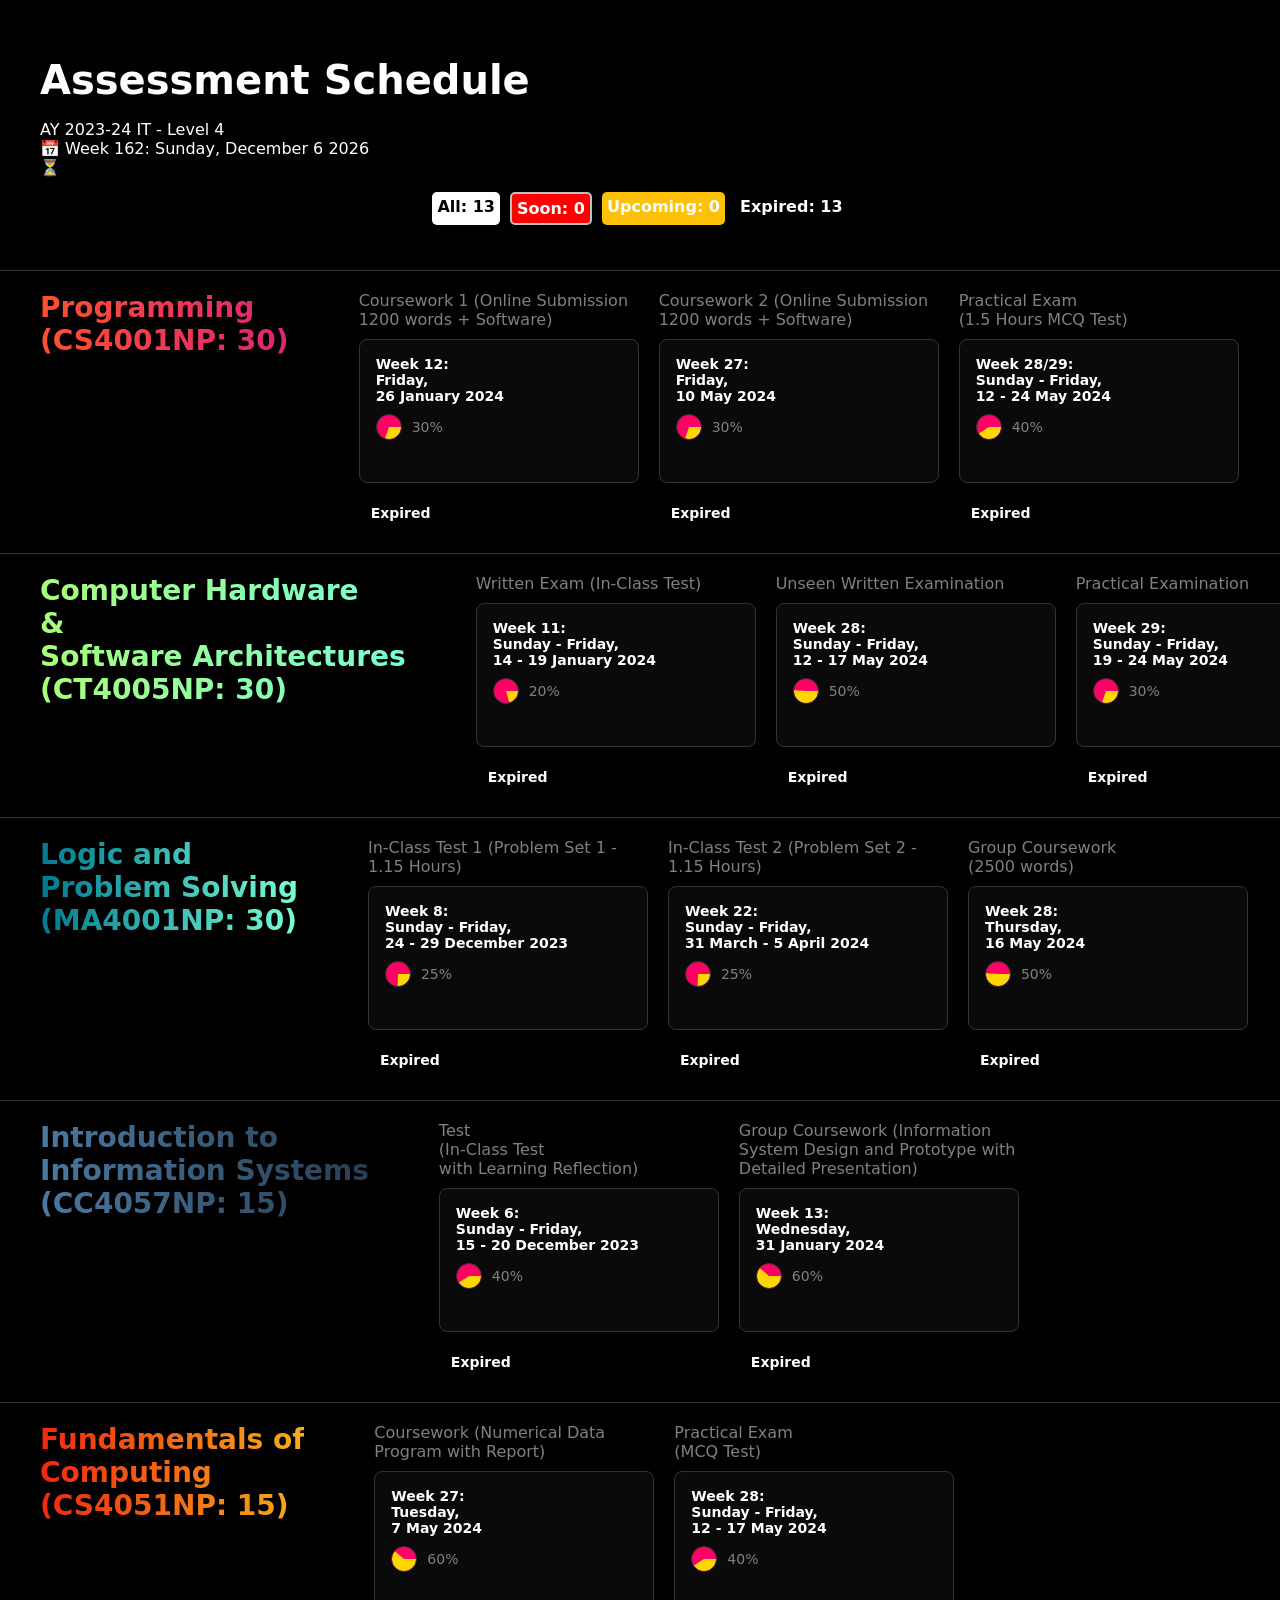
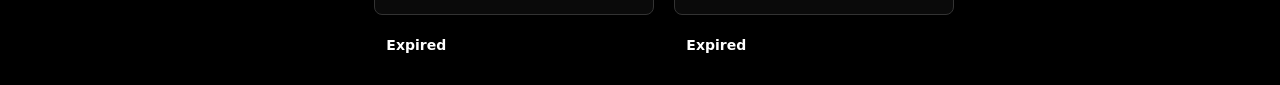
==== commit a2dea61e: "update logic test date" ====
--- a/exam/index.html
+++ b/exam/index.html
@@ -77,7 +77,7 @@
         <div class="schedule-stage_guide-container">
           <div class="guide-slot">
             <p>Written Exam (In-Class Test)</p>
-            <div class="guide-slot_card" data-date ="2024-01-19">
+            <div class="guide-slot_card" data-date ="2024-01-18">
               <h4>Week 11: <br>Sunday - Friday,<br> 14 - 19 January 2024</h4>
               <figure data-per="20" class="author-wrapper"></figure>
               <div class="event-status-container">
@@ -131,7 +131,7 @@
           </div>
           <div class="guide-slot">
             <p>In-Class Test 2 (Problem Set 2 - 1.15 Hours)</p>
-            <div class="guide-slot_card" data-date ="2024-04-5">
+            <div class="guide-slot_card" data-date ="2024-03-31">
               <h4>Week 22: <br>Sunday - Friday,<br> 31 March - 5 April 2024</h4>
               <figure data-per="25" class="author-wrapper"></figure>
               <div class="event-status-container">
@@ -225,4 +225,4 @@
       
     <script src="script.js"></script>
 </body>
-</html>+</html>
--- a/exam/style.css
+++ b/exam/style.css
@@ -448,6 +448,7 @@
             transform: translateX(0);
   }
 }
+
 @keyframes slideIn {
   from {
     -webkit-transform: translateX(-100%);
@@ -615,9 +616,14 @@
 }
 
 .selected {
-  border-color: hsl(0, 0%, 70%);
-  border: 2px solid;
-}
+  border: 2px solid silver;
+}
+/*
+#allCount.selected{
+	border: 2px solid green;
+}
+*/
 .top-stat{
 	margin: 5px;
-}+	cursor: pointer;
+}
